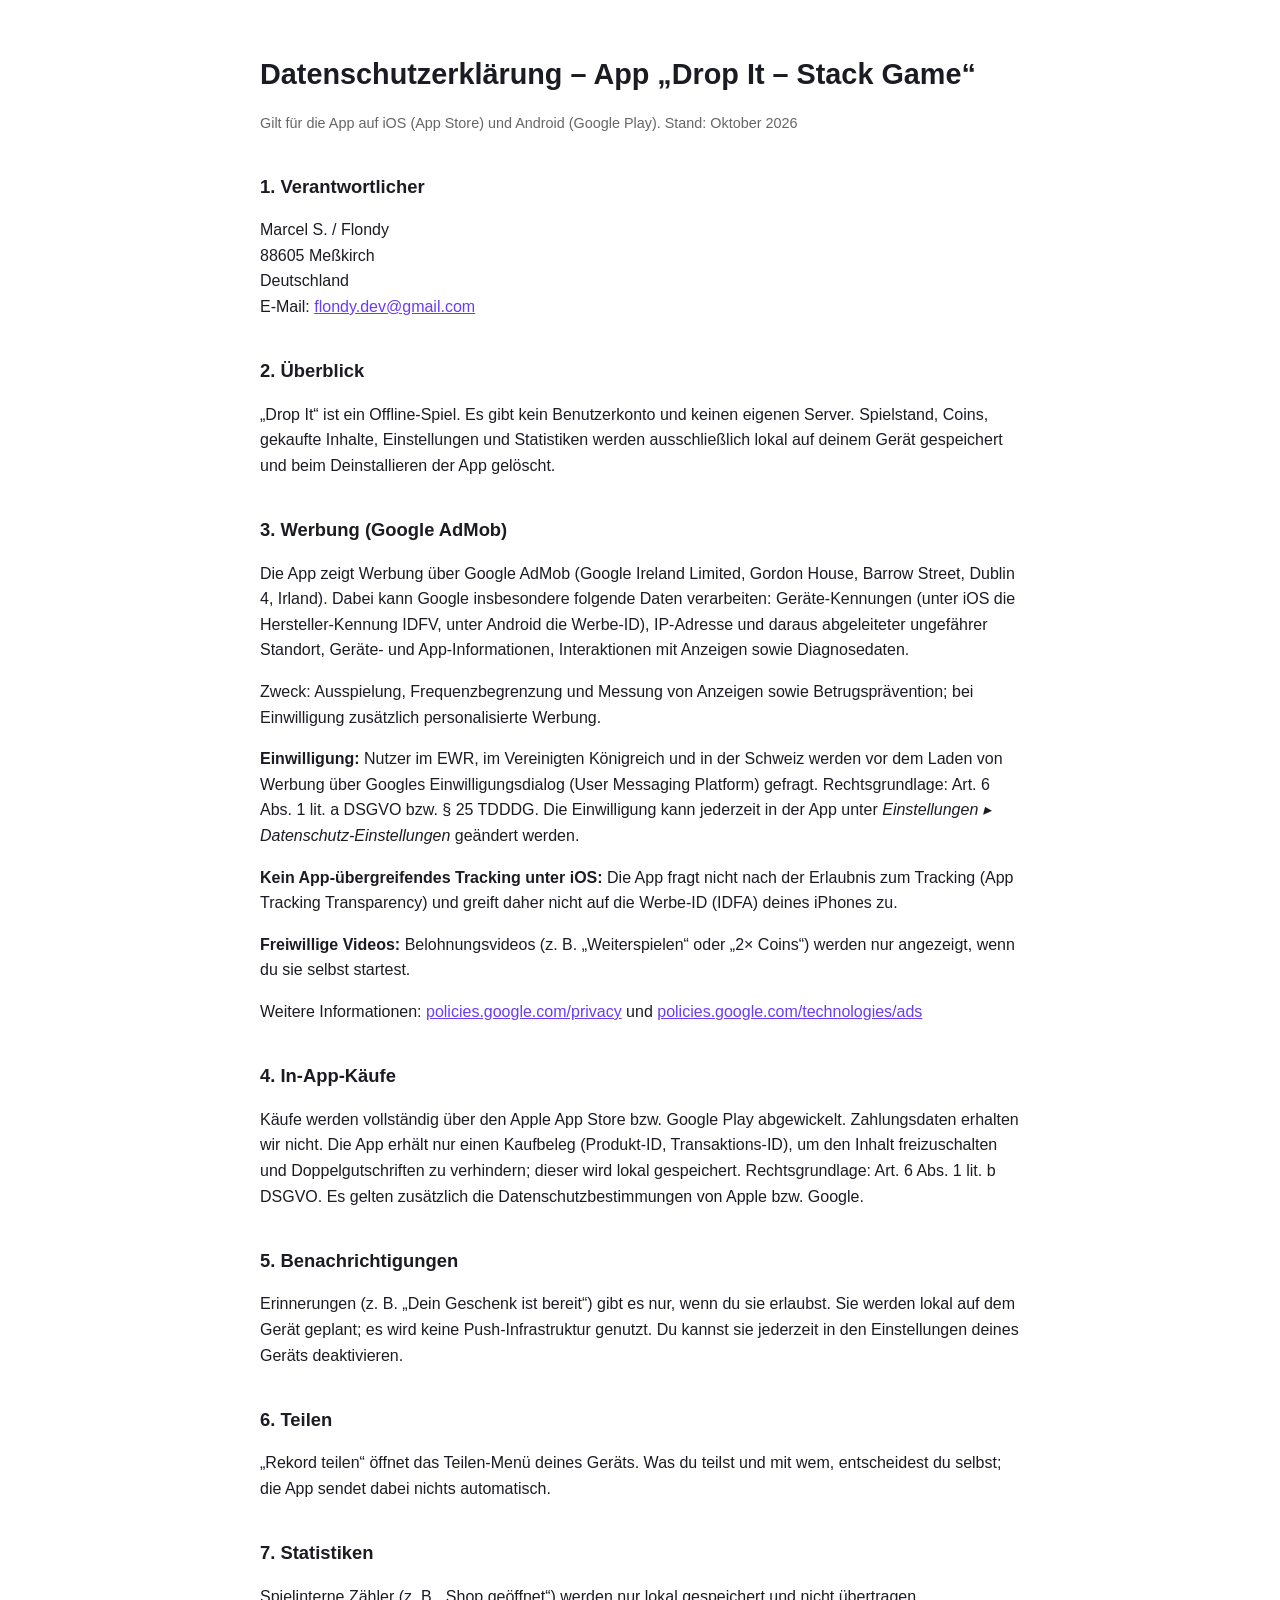
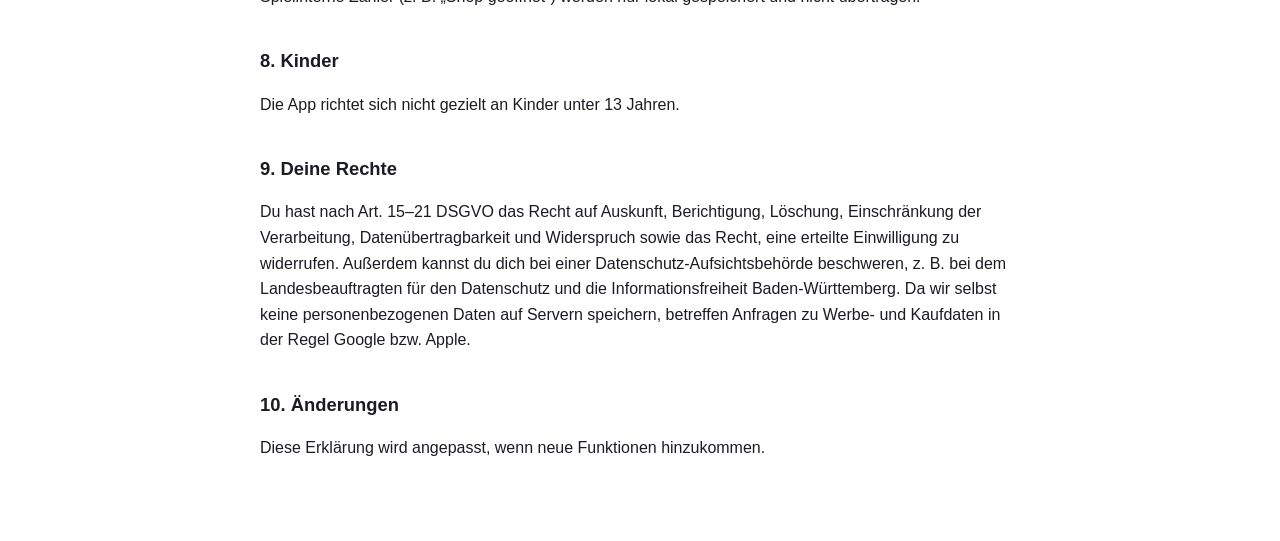
==== app-privacy.html @ e3202aca "Add Drop It app privacy policy (iOS + Android)" ====
<!doctype html>
<html lang="de">
<head>
<meta charset="utf-8">
<meta name="viewport" content="width=device-width, initial-scale=1">
<title>Datenschutzerklärung – Drop It</title>
<style>
  body{font-family:-apple-system,BlinkMacSystemFont,"Segoe UI",Roboto,sans-serif;max-width:760px;margin:0 auto;padding:32px 16px 64px;line-height:1.6;color:#1b1b24;background:#fff}
  h1{font-size:1.8rem;margin-bottom:.2em} h2{font-size:1.15rem;margin-top:2em}
  .muted{color:#666;font-size:.9rem} a{color:#6b3cf0}
  @media (prefers-color-scheme:dark){body{background:#0f0c1d;color:#e8e6f5} .muted{color:#9a96b0} a{color:#58e3ff}}
</style>
</head>
<body>
<h1>Datenschutzerklärung – App „Drop It – Stack Game“</h1>
<p class="muted">Gilt für die App auf iOS (App Store) und Android (Google Play). Stand: Oktober 2026</p>

<h2>1. Verantwortlicher</h2>
<p>Marcel S. / Flondy<br>88605 Meßkirch<br>Deutschland<br>E-Mail: <a href="mailto:flondy.dev@gmail.com">flondy.dev@gmail.com</a></p>

<h2>2. Überblick</h2>
<p>„Drop It“ ist ein Offline-Spiel. Es gibt kein Benutzerkonto und keinen eigenen Server. Spielstand, Coins, gekaufte Inhalte, Einstellungen und Statistiken werden ausschließlich lokal auf deinem Gerät gespeichert und beim Deinstallieren der App gelöscht.</p>

<h2>3. Werbung (Google AdMob)</h2>
<p>Die App zeigt Werbung über Google AdMob (Google Ireland Limited, Gordon House, Barrow Street, Dublin 4, Irland). Dabei kann Google insbesondere folgende Daten verarbeiten: Geräte-Kennungen (unter iOS die Hersteller-Kennung IDFV, unter Android die Werbe-ID), IP-Adresse und daraus abgeleiteter ungefährer Standort, Geräte- und App-Informationen, Interaktionen mit Anzeigen sowie Diagnosedaten.</p>
<p>Zweck: Ausspielung, Frequenzbegrenzung und Messung von Anzeigen sowie Betrugsprävention; bei Einwilligung zusätzlich personalisierte Werbung.</p>
<p><strong>Einwilligung:</strong> Nutzer im EWR, im Vereinigten Königreich und in der Schweiz werden vor dem Laden von Werbung über Googles Einwilligungsdialog (User Messaging Platform) gefragt. Rechtsgrundlage: Art. 6 Abs. 1 lit. a DSGVO bzw. § 25 TDDDG. Die Einwilligung kann jederzeit in der App unter <em>Einstellungen ▸ Datenschutz-Einstellungen</em> geändert werden.</p>
<p><strong>Kein App-übergreifendes Tracking unter iOS:</strong> Die App fragt nicht nach der Erlaubnis zum Tracking (App Tracking Transparency) und greift daher nicht auf die Werbe-ID (IDFA) deines iPhones zu.</p>
<p><strong>Freiwillige Videos:</strong> Belohnungsvideos (z. B. „Weiterspielen“ oder „2× Coins“) werden nur angezeigt, wenn du sie selbst startest.</p>
<p>Weitere Informationen: <a href="https://policies.google.com/privacy">policies.google.com/privacy</a> und <a href="https://policies.google.com/technologies/ads">policies.google.com/technologies/ads</a></p>

<h2>4. In-App-Käufe</h2>
<p>Käufe werden vollständig über den Apple App Store bzw. Google Play abgewickelt. Zahlungsdaten erhalten wir nicht. Die App erhält nur einen Kaufbeleg (Produkt-ID, Transaktions-ID), um den Inhalt freizuschalten und Doppelgutschriften zu verhindern; dieser wird lokal gespeichert. Rechtsgrundlage: Art. 6 Abs. 1 lit. b DSGVO. Es gelten zusätzlich die Datenschutzbestimmungen von Apple bzw. Google.</p>

<h2>5. Benachrichtigungen</h2>
<p>Erinnerungen (z. B. „Dein Geschenk ist bereit“) gibt es nur, wenn du sie erlaubst. Sie werden lokal auf dem Gerät geplant; es wird keine Push-Infrastruktur genutzt. Du kannst sie jederzeit in den Einstellungen deines Geräts deaktivieren.</p>

<h2>6. Teilen</h2>
<p>„Rekord teilen“ öffnet das Teilen-Menü deines Geräts. Was du teilst und mit wem, entscheidest du selbst; die App sendet dabei nichts automatisch.</p>

<h2>7. Statistiken</h2>
<p>Spielinterne Zähler (z. B. „Shop geöffnet“) werden nur lokal gespeichert und nicht übertragen.</p>

<h2>8. Kinder</h2>
<p>Die App richtet sich nicht gezielt an Kinder unter 13 Jahren.</p>

<h2>9. Deine Rechte</h2>
<p>Du hast nach Art. 15–21 DSGVO das Recht auf Auskunft, Berichtigung, Löschung, Einschränkung der Verarbeitung, Datenübertragbarkeit und Widerspruch sowie das Recht, eine erteilte Einwilligung zu widerrufen. Außerdem kannst du dich bei einer Datenschutz-Aufsichtsbehörde beschweren, z. B. bei dem Landesbeauftragten für den Datenschutz und die Informationsfreiheit Baden-Württemberg. Da wir selbst keine personenbezogenen Daten auf Servern speichern, betreffen Anfragen zu Werbe- und Kaufdaten in der Regel Google bzw. Apple.</p>

<h2>10. Änderungen</h2>
<p>Diese Erklärung wird angepasst, wenn neue Funktionen hinzukommen.</p>
</body>
</html>
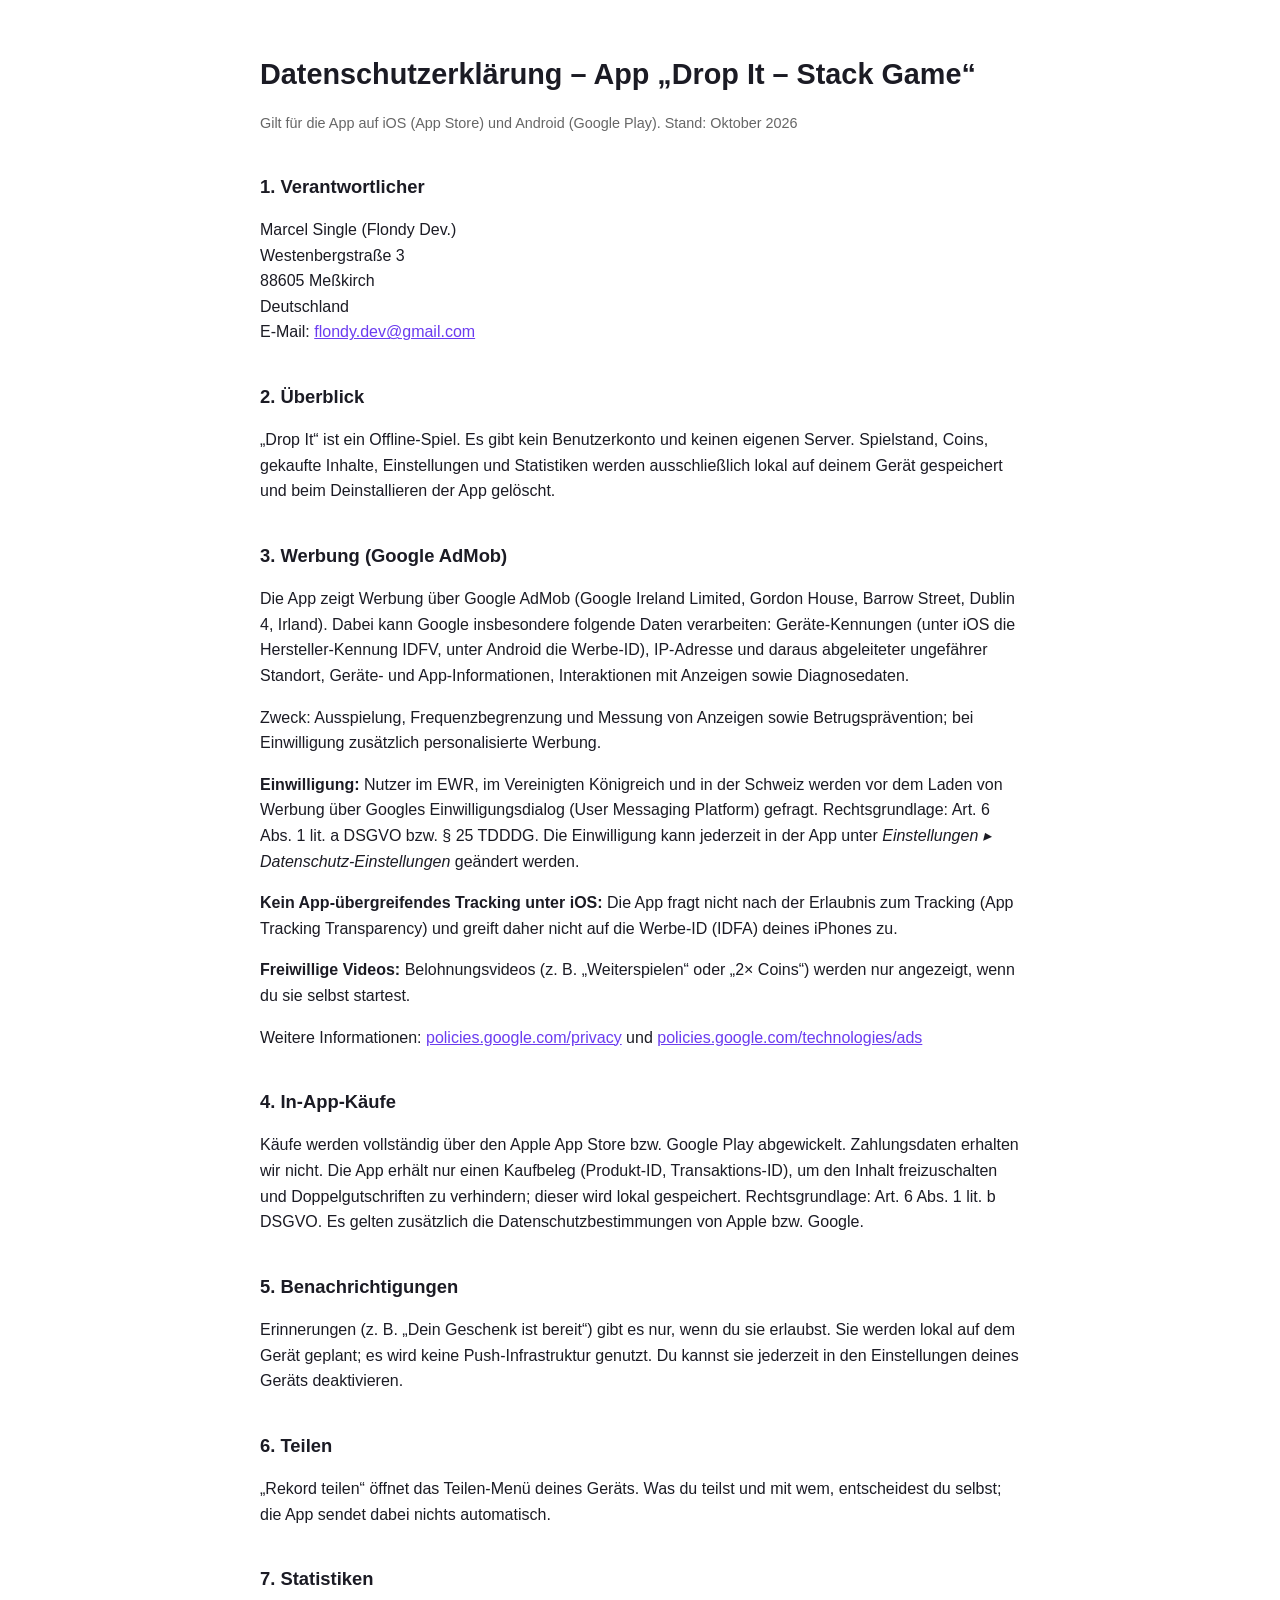
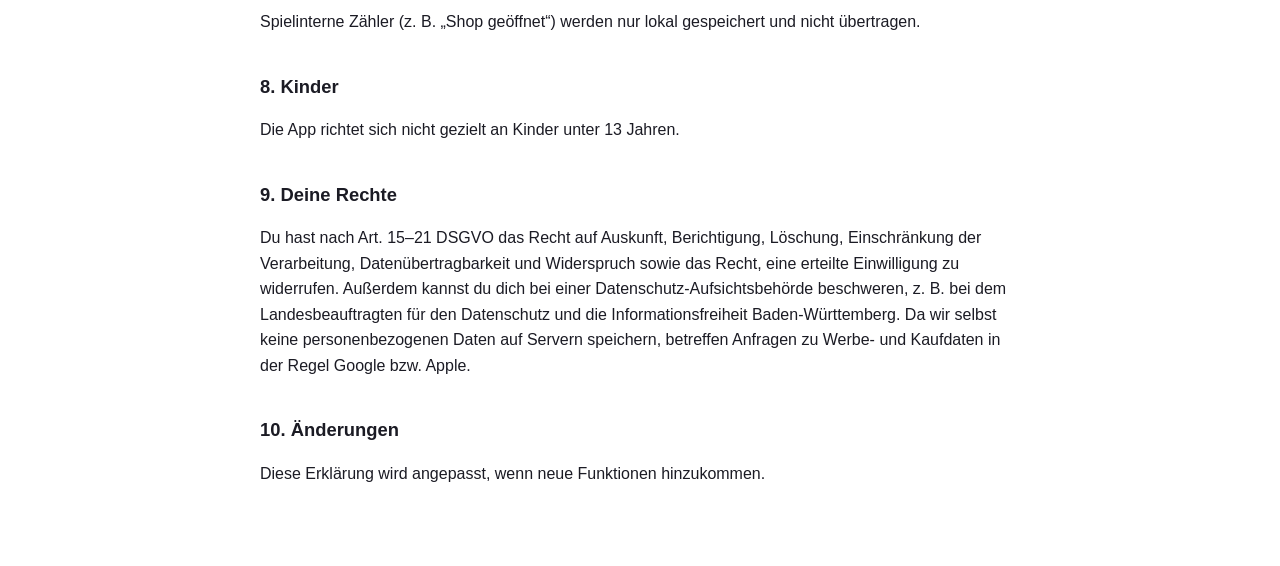
==== commit 1d379f94: "App-Datenschutz: vollständiger Name und Anschrift" ====
--- a/app-privacy.html
+++ b/app-privacy.html
@@ -16,7 +16,7 @@
 <p class="muted">Gilt für die App auf iOS (App Store) und Android (Google Play). Stand: Oktober 2026</p>
 
 <h2>1. Verantwortlicher</h2>
-<p>Marcel S. / Flondy<br>88605 Meßkirch<br>Deutschland<br>E-Mail: <a href="mailto:flondy.dev@gmail.com">flondy.dev@gmail.com</a></p>
+<p>Marcel Single (Flondy Dev.)<br>Westenbergstraße 3<br>88605 Meßkirch<br>Deutschland<br>E-Mail: <a href="mailto:flondy.dev@gmail.com">flondy.dev@gmail.com</a></p>
 
 <h2>2. Überblick</h2>
 <p>„Drop It“ ist ein Offline-Spiel. Es gibt kein Benutzerkonto und keinen eigenen Server. Spielstand, Coins, gekaufte Inhalte, Einstellungen und Statistiken werden ausschließlich lokal auf deinem Gerät gespeichert und beim Deinstallieren der App gelöscht.</p>
